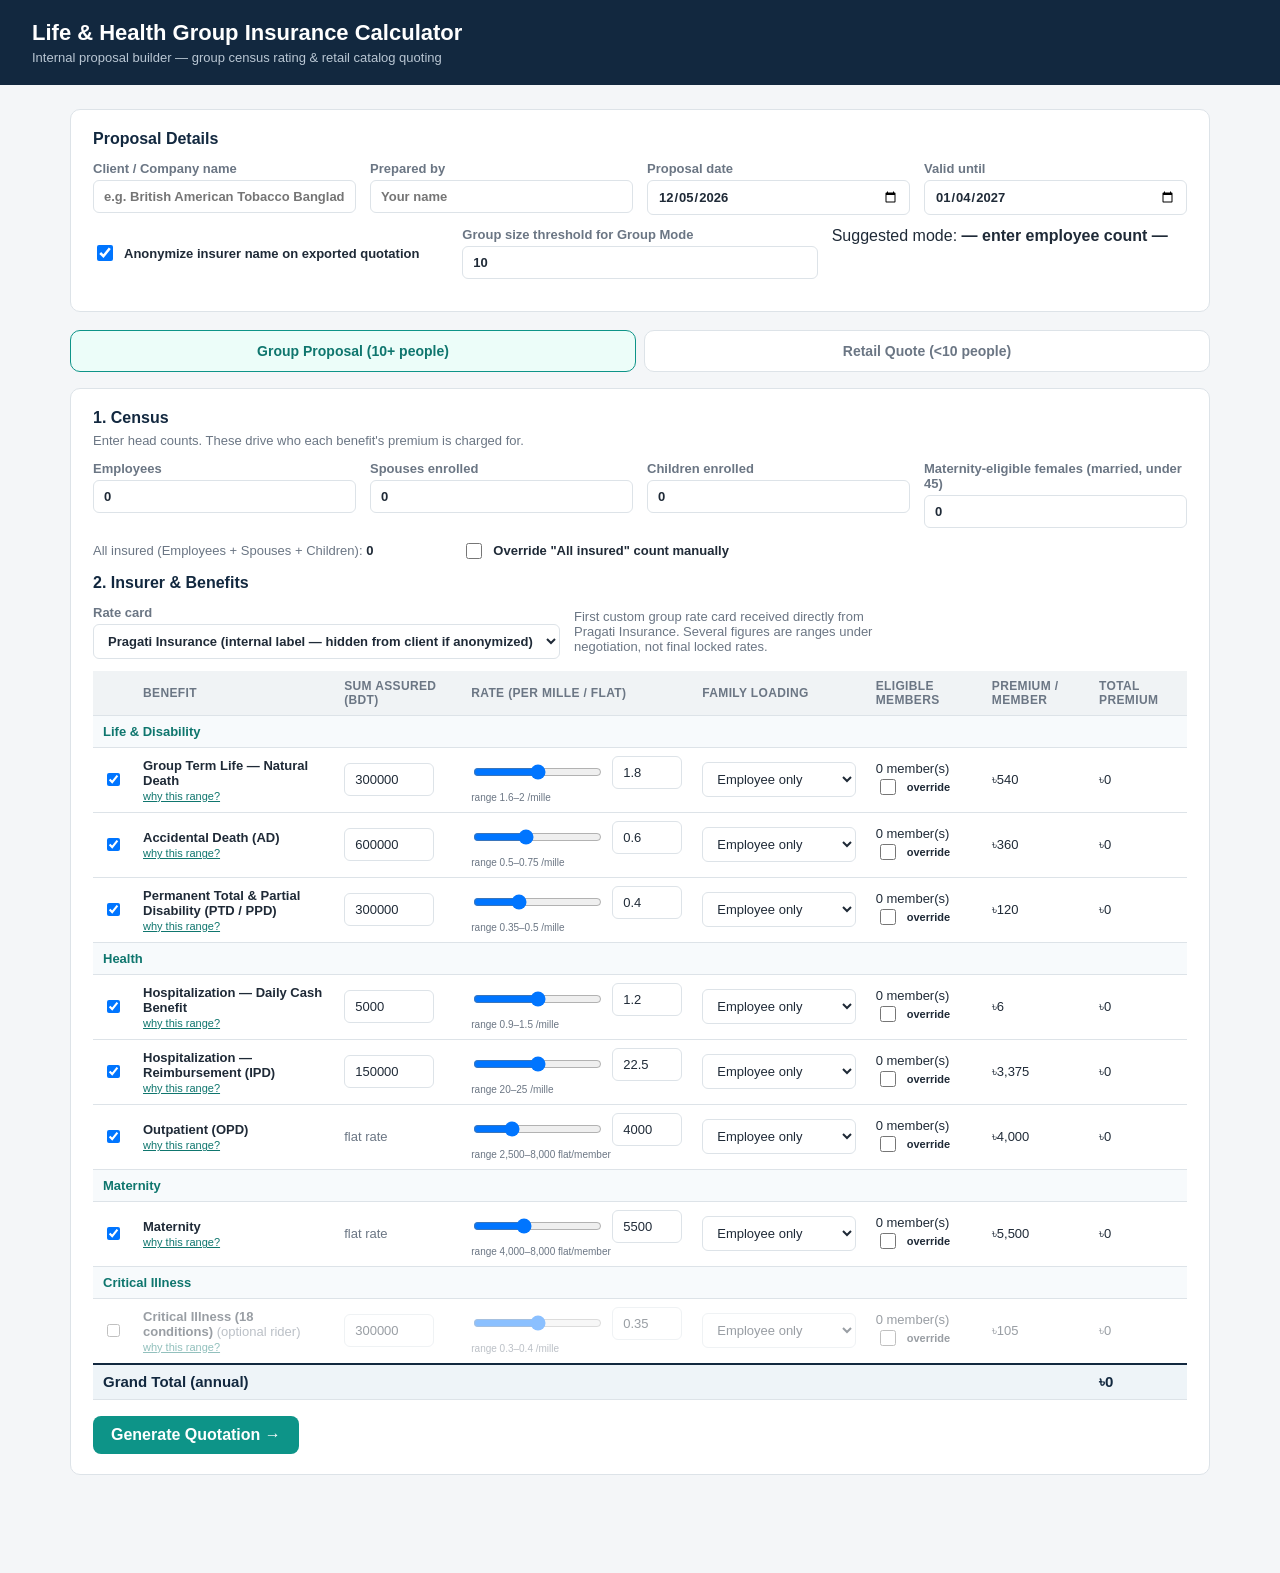
==== index.html @ 0e73e045 "Initial commit: group proposal + retail quote calculator Group mode rates census-based corporate pro" ====
<!DOCTYPE html>
<html lang="en">
<head>
<meta charset="UTF-8">
<meta name="viewport" content="width=device-width, initial-scale=1.0">
<title>Life & Health Group Insurance Calculator</title>
<link rel="stylesheet" href="style.css">
</head>
<body>

<header class="app-header no-print">
  <div class="brand">
    <h1>Life &amp; Health Group Insurance Calculator</h1>
    <p class="tagline">Internal proposal builder — group census rating &amp; retail catalog quoting</p>
  </div>
</header>

<main class="app-shell no-print">

  <section class="panel proposal-meta">
    <h2>Proposal Details</h2>
    <div class="grid grid-4">
      <label>Client / Company name
        <input type="text" id="meta-client" placeholder="e.g. British American Tobacco Bangladesh">
      </label>
      <label>Prepared by
        <input type="text" id="meta-preparedby" placeholder="Your name">
      </label>
      <label>Proposal date
        <input type="date" id="meta-date">
      </label>
      <label>Valid until
        <input type="date" id="meta-validuntil">
      </label>
    </div>
    <div class="grid grid-3">
      <label class="checkbox-row">
        <input type="checkbox" id="meta-anonymize" checked>
        Anonymize insurer name on exported quotation
      </label>
      <label>Group size threshold for Group Mode
        <input type="number" id="meta-threshold" value="10" min="1">
      </label>
      <div class="mode-readout">
        Suggested mode: <strong id="mode-suggestion">—</strong>
      </div>
    </div>
  </section>

  <nav class="mode-tabs">
    <button class="mode-tab active" data-mode="group">Group Proposal (10+ people)</button>
    <button class="mode-tab" data-mode="retail">Retail Quote (&lt;10 people)</button>
  </nav>

  <!-- ============ GROUP MODE ============ -->
  <section id="mode-group" class="mode-panel panel">
    <h2>1. Census</h2>
    <p class="hint">Enter head counts. These drive who each benefit's premium is charged for.</p>
    <div class="grid grid-4">
      <label>Employees
        <input type="number" id="census-employees" min="0" value="0">
      </label>
      <label>Spouses enrolled
        <input type="number" id="census-spouses" min="0" value="0">
      </label>
      <label>Children enrolled
        <input type="number" id="census-children" min="0" value="0">
      </label>
      <label>Maternity-eligible females (married, under 45)
        <input type="number" id="census-maternity" min="0" value="0">
      </label>
    </div>
    <div class="grid grid-3">
      <div class="readout">All insured (Employees + Spouses + Children): <strong id="census-total-insured">0</strong></div>
      <label class="checkbox-row">
        <input type="checkbox" id="census-override-toggle">
        Override "All insured" count manually
      </label>
      <label id="census-override-wrap" class="hidden">Manual "All insured" override
        <input type="number" id="census-override" min="0" value="0">
      </label>
    </div>

    <h2>2. Insurer &amp; Benefits</h2>
    <div class="grid grid-3">
      <label>Rate card
        <select id="insurer-select"></select>
      </label>
      <div class="readout" id="insurer-note"></div>
    </div>

    <table class="benefits-table">
      <thead>
        <tr>
          <th></th>
          <th>Benefit</th>
          <th>Sum assured (BDT)</th>
          <th>Rate (per mille / flat)</th>
          <th>Family loading</th>
          <th>Eligible members</th>
          <th>Premium / member</th>
          <th>Total premium</th>
        </tr>
      </thead>
      <tbody id="benefits-body"></tbody>
      <tfoot>
        <tr class="grand-total-row">
          <td colspan="7">Grand Total (annual)</td>
          <td id="group-grand-total">৳0</td>
        </tr>
      </tfoot>
    </table>

    <button class="primary-btn" id="group-generate-btn">Generate Quotation →</button>
  </section>

  <!-- ============ RETAIL MODE ============ -->
  <section id="mode-retail" class="mode-panel panel hidden">
    <h2>1. Team Roster</h2>
    <p class="hint">Add each person. The tool matches live retail plans from the Bimafy catalog by age and desired coverage.</p>
    <table class="roster-table">
      <thead>
        <tr>
          <th>Name / label</th>
          <th>Age</th>
          <th>Insurance for</th>
          <th>Product type</th>
          <th>Min. coverage (BDT)</th>
          <th>Matched plan</th>
          <th>Premium</th>
          <th></th>
        </tr>
      </thead>
      <tbody id="roster-body"></tbody>
    </table>
    <button class="secondary-btn" id="roster-add-btn">+ Add person</button>

    <div class="grid grid-1" style="margin-top:16px;">
      <div class="readout">Grand Total (annual): <strong id="retail-grand-total">৳0</strong></div>
    </div>

    <button class="primary-btn" id="retail-generate-btn">Generate Quotation →</button>
  </section>

</main>

<!-- ============ PRINT / QUOTATION VIEW ============ -->
<section id="quotation-view" class="quotation-view hidden">
  <div class="quotation-toolbar no-print">
    <button id="quotation-back-btn">← Back to editor</button>
    <button id="quotation-print-btn" class="primary-btn">Download / Print PDF</button>
  </div>

  <div class="quotation-sheet" id="quotation-sheet">
    <!-- filled by app.js -->
  </div>
</section>

<script src="data/group-rate-card.js"></script>
<script src="data/retail-pricing-data.js"></script>
<script src="app.js"></script>
</body>
</html>
---- style.css ----
:root {
  --navy: #12283f;
  --teal: #0d9488;
  --teal-dark: #0f766e;
  --bg: #f4f6f8;
  --card: #ffffff;
  --border: #dde3e8;
  --text: #1f2a37;
  --muted: #6b7684;
  --danger: #b3261e;
  --radius: 10px;
}

* { box-sizing: border-box; }

body {
  margin: 0;
  font-family: "Segoe UI", Arial, Helvetica, sans-serif;
  background: var(--bg);
  color: var(--text);
}

.app-header {
  background: var(--navy);
  color: #fff;
  padding: 20px 32px;
}
.app-header h1 { margin: 0 0 4px; font-size: 22px; }
.app-header .tagline { margin: 0; color: #b9c6d3; font-size: 13px; }

.app-shell {
  max-width: 1180px;
  margin: 0 auto;
  padding: 24px 20px 80px;
}

.panel {
  background: var(--card);
  border: 1px solid var(--border);
  border-radius: var(--radius);
  padding: 20px 22px;
  margin-bottom: 18px;
}
.panel h2 { margin-top: 0; font-size: 16px; color: var(--navy); }
.hint { color: var(--muted); font-size: 13px; margin-top: -8px; }

.grid { display: grid; gap: 14px; margin-bottom: 12px; }
.grid-4 { grid-template-columns: repeat(4, 1fr); }
.grid-3 { grid-template-columns: repeat(3, 1fr); }
.grid-1 { grid-template-columns: 1fr; }
@media (max-width: 900px) {
  .grid-4, .grid-3 { grid-template-columns: 1fr 1fr; }
}

label {
  display: flex;
  flex-direction: column;
  gap: 4px;
  font-size: 13px;
  color: var(--muted);
  font-weight: 600;
}
input[type="text"], input[type="number"], input[type="date"], select {
  font: inherit;
  padding: 8px 10px;
  border: 1px solid var(--border);
  border-radius: 6px;
  color: var(--text);
  background: #fff;
}
.checkbox-row {
  flex-direction: row;
  align-items: center;
  gap: 8px;
  font-weight: 600;
  color: var(--text);
}
.checkbox-row input { width: 16px; height: 16px; }

.readout { font-size: 13px; color: var(--muted); align-self: center; }
.readout strong { color: var(--text); }

.hidden { display: none !important; }

.mode-tabs { display: flex; gap: 8px; margin-bottom: 16px; }
.mode-tab {
  flex: 1;
  padding: 12px;
  border: 1px solid var(--border);
  background: #fff;
  border-radius: var(--radius);
  cursor: pointer;
  font-weight: 700;
  color: var(--muted);
  font-size: 14px;
}
.mode-tab.active { border-color: var(--teal); color: var(--teal-dark); background: #ecfdf9; }

table { width: 100%; border-collapse: collapse; font-size: 13px; margin-top: 8px; }
th, td { padding: 8px 10px; border-bottom: 1px solid var(--border); vertical-align: middle; text-align: left; }
th { background: #f0f3f5; color: var(--muted); font-size: 12px; text-transform: uppercase; letter-spacing: 0.03em; }
tbody tr:hover { background: #fafcfd; }

.benefits-table input[type="number"] { width: 90px; }
.benefits-table select { width: 100%; }
.rate-cell { display: flex; align-items: center; gap: 8px; }
.rate-cell input[type="range"] { flex: 1; min-width: 90px; }
.rate-cell input[type="number"] { width: 70px; }
.benefit-label-cell { display: flex; flex-direction: column; gap: 2px; }
.benefit-label-cell .note-toggle {
  font-size: 11px; color: var(--teal-dark); cursor: pointer; text-decoration: underline; width: fit-content;
}
.benefit-note {
  font-size: 11px; color: var(--muted); max-width: 260px; background: #f7fafc;
  border: 1px dashed var(--border); border-radius: 6px; padding: 6px 8px; margin-top: 4px;
}

.grand-total-row td { font-weight: 800; font-size: 15px; color: var(--navy); border-top: 2px solid var(--navy); background: #eef4f8; }

.primary-btn, .secondary-btn {
  font: inherit;
  font-weight: 700;
  padding: 10px 18px;
  border-radius: 8px;
  cursor: pointer;
  margin-top: 16px;
}
.primary-btn { background: var(--teal); color: #fff; border: none; }
.primary-btn:hover { background: var(--teal-dark); }
.secondary-btn { background: #fff; border: 1px solid var(--border); color: var(--text); }
.secondary-btn:hover { border-color: var(--teal); color: var(--teal-dark); }

.roster-table input, .roster-table select { width: 100%; }
.remove-row-btn { background: none; border: none; color: var(--danger); cursor: pointer; font-size: 16px; }

/* ================= Quotation / print view ================= */
.quotation-view { background: #6b7684; min-height: 100vh; padding: 24px 0 60px; }
.quotation-toolbar {
  max-width: 800px; margin: 0 auto 16px; display: flex; justify-content: space-between;
}
.quotation-toolbar button { padding: 8px 16px; border-radius: 6px; cursor: pointer; font-weight: 700; }
#quotation-back-btn { background: #fff; border: 1px solid var(--border); }

.quotation-sheet {
  max-width: 800px;
  margin: 0 auto;
  background: #fff;
  padding: 40px 48px;
  box-shadow: 0 4px 24px rgba(0,0,0,0.25);
  color: #1a1a1a;
}
.quotation-sheet h1 { font-size: 20px; margin: 0 0 2px; color: var(--navy); }
.quotation-sheet .q-subtitle { color: var(--muted); font-size: 12px; margin-bottom: 18px; }
.quotation-sheet table { font-size: 12px; }
.quotation-sheet th { background: #eef4f8; color: var(--navy); }
.quotation-meta-grid { display: grid; grid-template-columns: 1fr 1fr; gap: 4px 20px; font-size: 12px; margin-bottom: 18px; }
.quotation-meta-grid div span { color: var(--muted); }
.q-section-title { font-size: 13px; font-weight: 800; color: var(--navy); margin: 22px 0 6px; text-transform: uppercase; letter-spacing: 0.04em; }
.q-grand-total { font-size: 15px; font-weight: 800; color: var(--navy); text-align: right; margin-top: 10px; border-top: 2px solid var(--navy); padding-top: 8px; }
.q-terms { font-size: 10.5px; color: var(--muted); margin-top: 28px; line-height: 1.6; }
.q-footer { font-size: 10.5px; color: var(--muted); margin-top: 24px; border-top: 1px solid var(--border); padding-top: 10px; }

@media print {
  .no-print, .app-header, .app-shell { display: none !important; }
  body { background: #fff; }
  .quotation-view { background: #fff; padding: 0; }
  .quotation-sheet { box-shadow: none; padding: 0; max-width: none; }
}
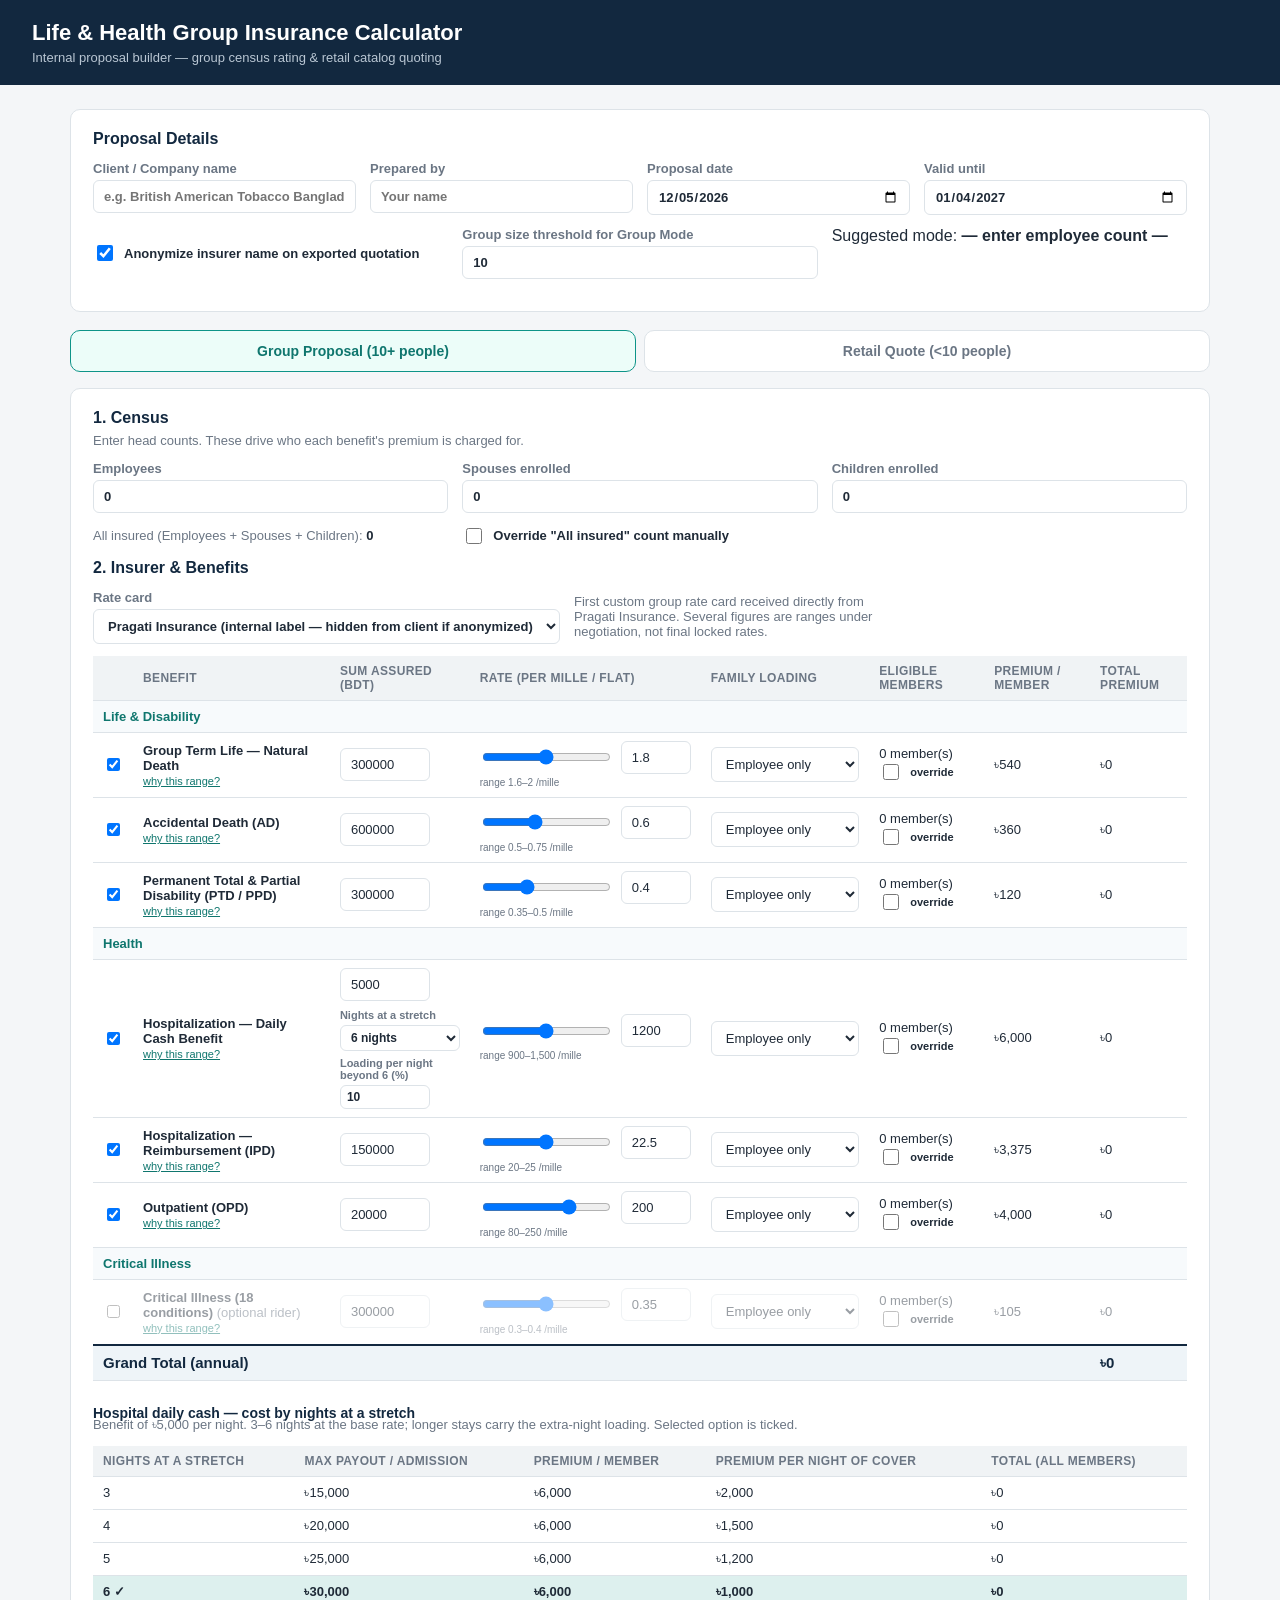
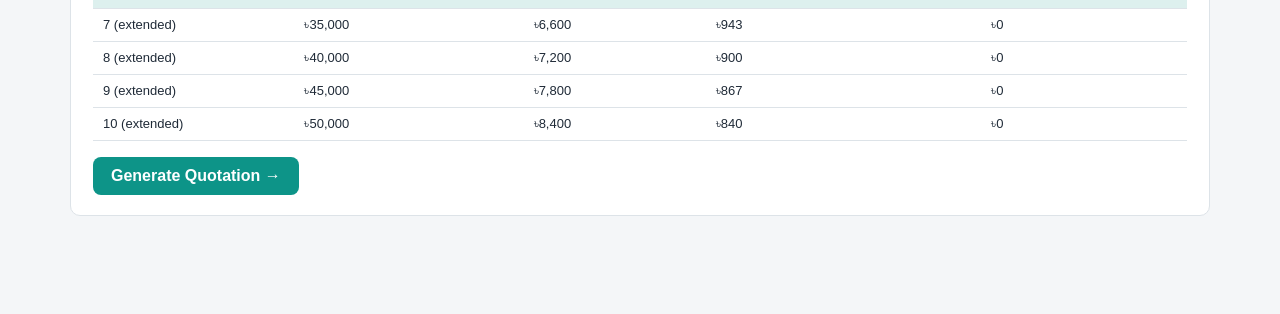
==== commit adbe7574: "Price OPD per mille, drop maternity, add coverage details and quote sending OPD now rates at 200 per" ====
--- a/index.html
+++ b/index.html
@@ -56,7 +56,7 @@
   <section id="mode-group" class="mode-panel panel">
     <h2>1. Census</h2>
     <p class="hint">Enter head counts. These drive who each benefit's premium is charged for.</p>
-    <div class="grid grid-4">
+    <div class="grid grid-3">
       <label>Employees
         <input type="number" id="census-employees" min="0" value="0">
       </label>
@@ -65,9 +65,6 @@
       </label>
       <label>Children enrolled
         <input type="number" id="census-children" min="0" value="0">
-      </label>
-      <label>Maternity-eligible females (married, under 45)
-        <input type="number" id="census-maternity" min="0" value="0">
       </label>
     </div>
     <div class="grid grid-3">
@@ -111,6 +108,8 @@
       </tfoot>
     </table>
 
+    <div id="nights-breakdown" class="nights-breakdown"></div>
+
     <button class="primary-btn" id="group-generate-btn">Generate Quotation →</button>
   </section>
 
@@ -151,6 +150,28 @@
     <button id="quotation-print-btn" class="primary-btn">Download / Print PDF</button>
   </div>
 
+  <div class="send-panel no-print">
+    <h3>Send this quotation</h3>
+    <p class="hint">Fill in the recipient, then send. Save the PDF first (Download / Print PDF) if you want to attach it.</p>
+    <div class="send-grid">
+      <label>Recipient name
+        <input type="text" id="send-name" placeholder="e.g. Ms. Rahman">
+      </label>
+      <label>Email
+        <input type="email" id="send-email" placeholder="name@company.com">
+      </label>
+      <label>WhatsApp / mobile
+        <input type="tel" id="send-phone" placeholder="01XXXXXXXXX">
+      </label>
+    </div>
+    <div class="send-actions">
+      <button id="send-email-btn" class="secondary-btn">Email quotation</button>
+      <button id="send-wa-btn" class="secondary-btn">Send on WhatsApp</button>
+      <button id="send-copy-btn" class="secondary-btn">Copy text</button>
+    </div>
+    <div id="send-status" class="send-status" role="status"></div>
+  </div>
+
   <div class="quotation-sheet" id="quotation-sheet">
     <!-- filled by app.js -->
   </div>
--- a/style.css
+++ b/style.css
@@ -115,6 +115,8 @@
   border: 1px dashed var(--border); border-radius: 6px; padding: 6px 8px; margin-top: 4px;
 }
 
+.category-row-cell { background: #f7fafc; font-weight: 700; color: var(--teal-dark); }
+
 .grand-total-row td { font-weight: 800; font-size: 15px; color: var(--navy); border-top: 2px solid var(--navy); background: #eef4f8; }
 
 .primary-btn, .secondary-btn {
@@ -166,3 +168,34 @@
   .quotation-view { background: #fff; padding: 0; }
   .quotation-sheet { box-shadow: none; padding: 0; max-width: none; }
 }
+
+/* ---- nights-at-a-stretch controls and breakdown ---- */
+.nights-controls { display: flex; flex-direction: column; gap: 6px; margin-top: 8px; }
+.nights-controls label { font-size: 11px; }
+.nights-controls input, .nights-controls select { width: 100%; padding: 4px 6px; font-size: 12px; }
+.nights-breakdown h3 { font-size: 14px; color: var(--navy); margin: 24px 0 4px; }
+.nights-table { min-width: 0; }
+.nights-table .selected-night td { font-weight: 700; background: color-mix(in srgb, var(--teal) 14%, #fff); }
+
+/* ---- quotation: coverage details ---- */
+.q-details-title { margin-top: 28px; }
+.q-detail { margin: 10px 0 14px; break-inside: avoid; }
+.q-detail-title { font-weight: 700; font-size: 12.5px; color: #12283f; }
+.q-detail ul { margin: 4px 0 6px; padding-left: 18px; font-size: 12px; line-height: 1.55; }
+.q-detail table { margin-top: 4px; }
+.quotation-sheet .nights-table .selected-night td { background: #e3f4f1; }
+
+/* ---- send panel ---- */
+.send-panel {
+  max-width: 800px; margin: 0 auto 16px; padding: 16px 20px;
+  background: var(--card); border: 1px solid var(--border); border-radius: var(--radius);
+}
+.send-panel h3 { margin: 0 0 4px; font-size: 14px; color: var(--navy); }
+.send-grid { display: grid; grid-template-columns: repeat(3, 1fr); gap: 12px; margin-top: 8px; }
+@media (max-width: 700px) { .send-grid { grid-template-columns: 1fr; } }
+.send-actions { display: flex; gap: 10px; flex-wrap: wrap; }
+.send-actions .secondary-btn { margin-top: 12px; }
+.send-status { font-size: 12px; color: var(--teal-dark); margin-top: 8px; min-height: 16px; }
+input[type="email"], input[type="tel"] {
+  font: inherit; padding: 8px 10px; border: 1px solid var(--border); border-radius: 6px; color: var(--text); background: var(--card);
+}
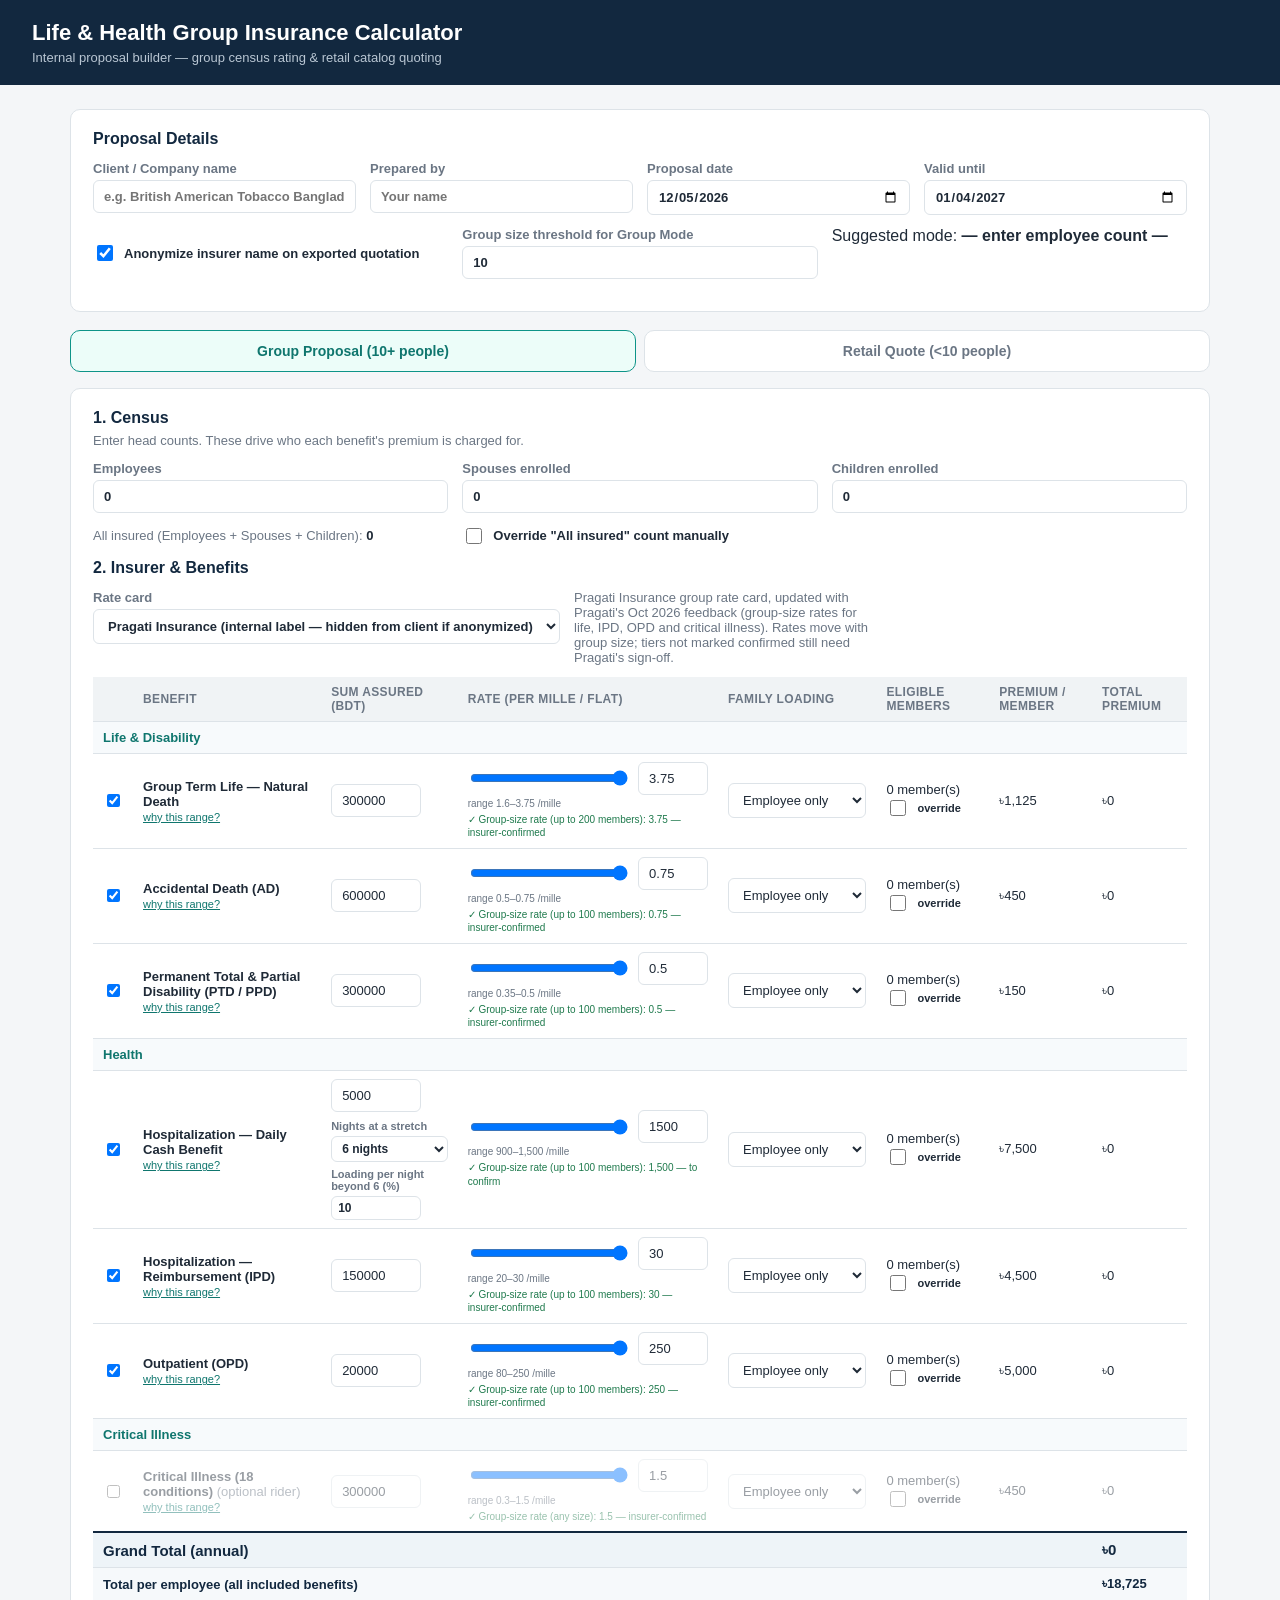
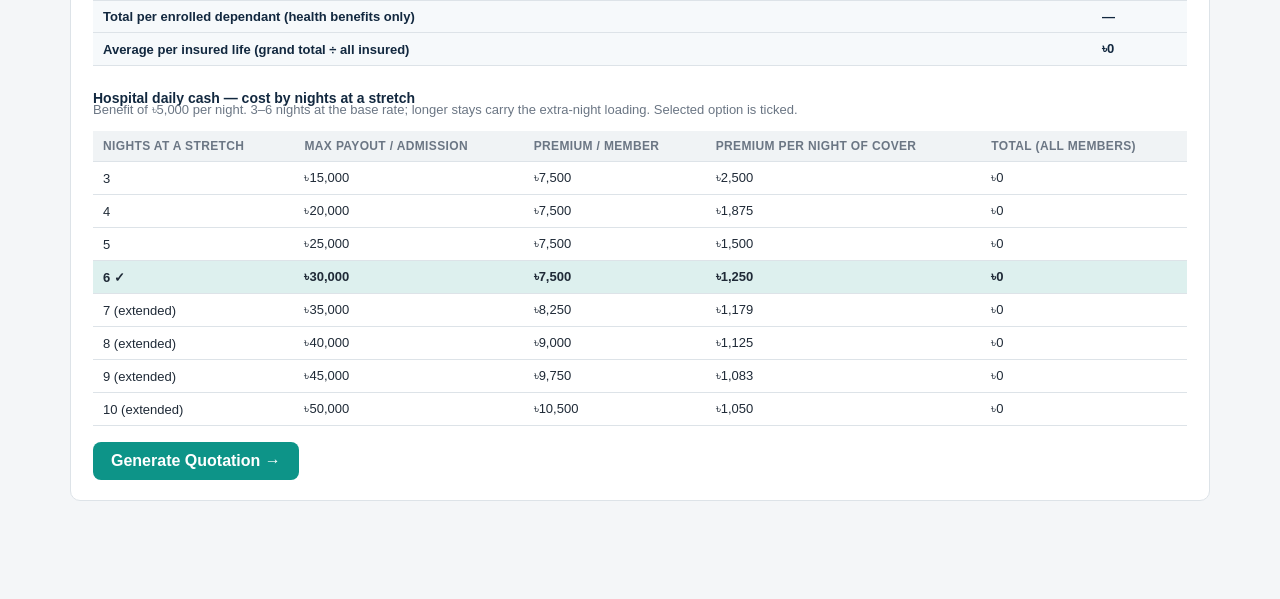
==== commit cb7d60aa: "Group-size pricing, per-person totals, AD clarity, PDF file name - Rates now follow group size (Prag" ====
--- a/index.html
+++ b/index.html
@@ -105,6 +105,18 @@
           <td colspan="7">Grand Total (annual)</td>
           <td id="group-grand-total">৳0</td>
         </tr>
+        <tr class="per-person-row">
+          <td colspan="7">Total per employee (all included benefits)</td>
+          <td id="group-per-employee">৳0</td>
+        </tr>
+        <tr class="per-person-row">
+          <td colspan="7">Total per enrolled dependant (health benefits only)</td>
+          <td id="group-per-dependant">—</td>
+        </tr>
+        <tr class="per-person-row">
+          <td colspan="7">Average per insured life (grand total ÷ all insured)</td>
+          <td id="group-avg-life">৳0</td>
+        </tr>
       </tfoot>
     </table>
 
--- a/style.css
+++ b/style.css
@@ -199,3 +199,13 @@
 input[type="email"], input[type="tel"] {
   font: inherit; padding: 8px 10px; border: 1px solid var(--border); border-radius: 6px; color: var(--text); background: var(--card);
 }
+
+/* Per-person totals, group-size rate hints, AD clarification */
+.per-person-row td { font-weight: 600; font-size: 13px; color: var(--navy); background: #f6f9fb; }
+.tier-hint { font-size: 10px; margin-top: 3px; line-height: 1.35; }
+.tier-hint .tier-auto { color: #1f7a4d; }
+.tier-hint .tier-manual { color: #9a5b00; }
+.tier-hint .tier-reset { color: #1d5fa7; text-decoration: underline; cursor: pointer; }
+.q-per-person { text-align: right; font-size: 13px; color: var(--navy); margin-top: 4px; line-height: 1.6; }
+.q-per-person strong { font-weight: 800; }
+.q-row-note { display: block; font-size: 11px; color: #5a6675; font-style: italic; margin-top: 2px; }
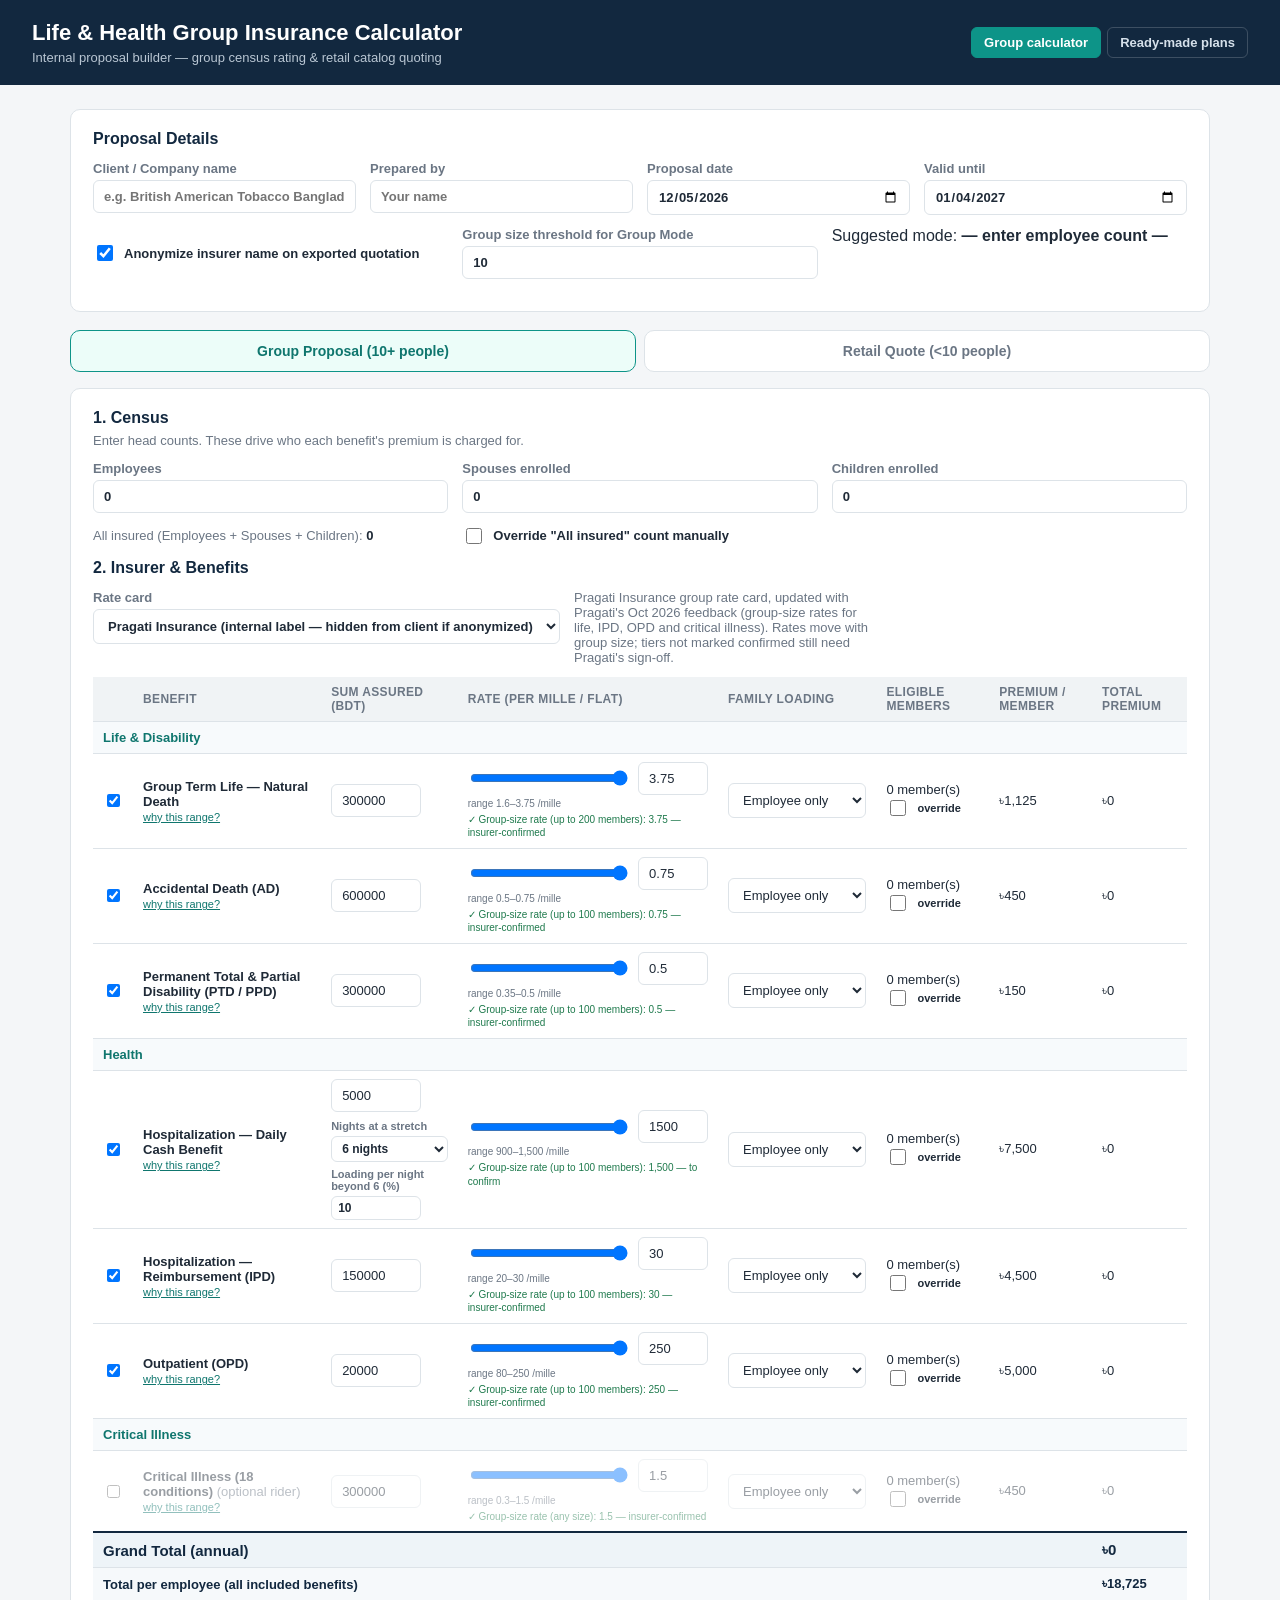
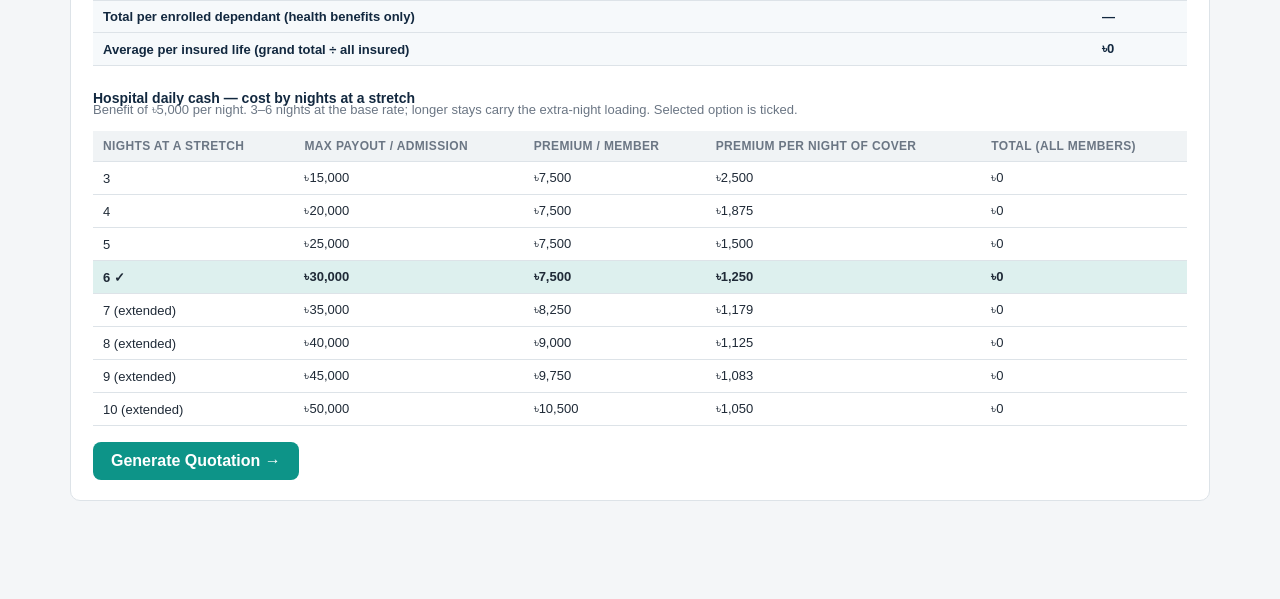
==== commit c2bc7f5d: "Add ready-made plans page with selectable plan cards and quotation - plans.html: 16 Bimafy health pl" ====
--- a/index.html
+++ b/index.html
@@ -9,9 +9,15 @@
 <body>
 
 <header class="app-header no-print">
-  <div class="brand">
-    <h1>Life &amp; Health Group Insurance Calculator</h1>
-    <p class="tagline">Internal proposal builder — group census rating &amp; retail catalog quoting</p>
+  <div class="header-row">
+    <div class="brand">
+      <h1>Life &amp; Health Group Insurance Calculator</h1>
+      <p class="tagline">Internal proposal builder — group census rating &amp; retail catalog quoting</p>
+    </div>
+    <nav class="page-nav">
+      <a href="index.html" class="active">Group calculator</a>
+      <a href="plans.html">Ready-made plans</a>
+    </nav>
   </div>
 </header>
 
--- a/style.css
+++ b/style.css
@@ -209,3 +209,13 @@
 .q-per-person { text-align: right; font-size: 13px; color: var(--navy); margin-top: 4px; line-height: 1.6; }
 .q-per-person strong { font-weight: 800; }
 .q-row-note { display: block; font-size: 11px; color: #5a6675; font-style: italic; margin-top: 2px; }
+
+/* Header navigation between the calculator and the ready-made plans page */
+.header-row { display: flex; justify-content: space-between; align-items: center; gap: 16px; flex-wrap: wrap; }
+.page-nav { display: flex; gap: 6px; }
+.page-nav a {
+  color: #d5e0ea; text-decoration: none; font-size: 13px; font-weight: 700;
+  padding: 7px 12px; border-radius: 6px; border: 1px solid rgba(255,255,255,0.18);
+}
+.page-nav a:hover { background: rgba(255,255,255,0.08); color: #fff; }
+.page-nav a.active { background: var(--teal); border-color: var(--teal); color: #fff; }
